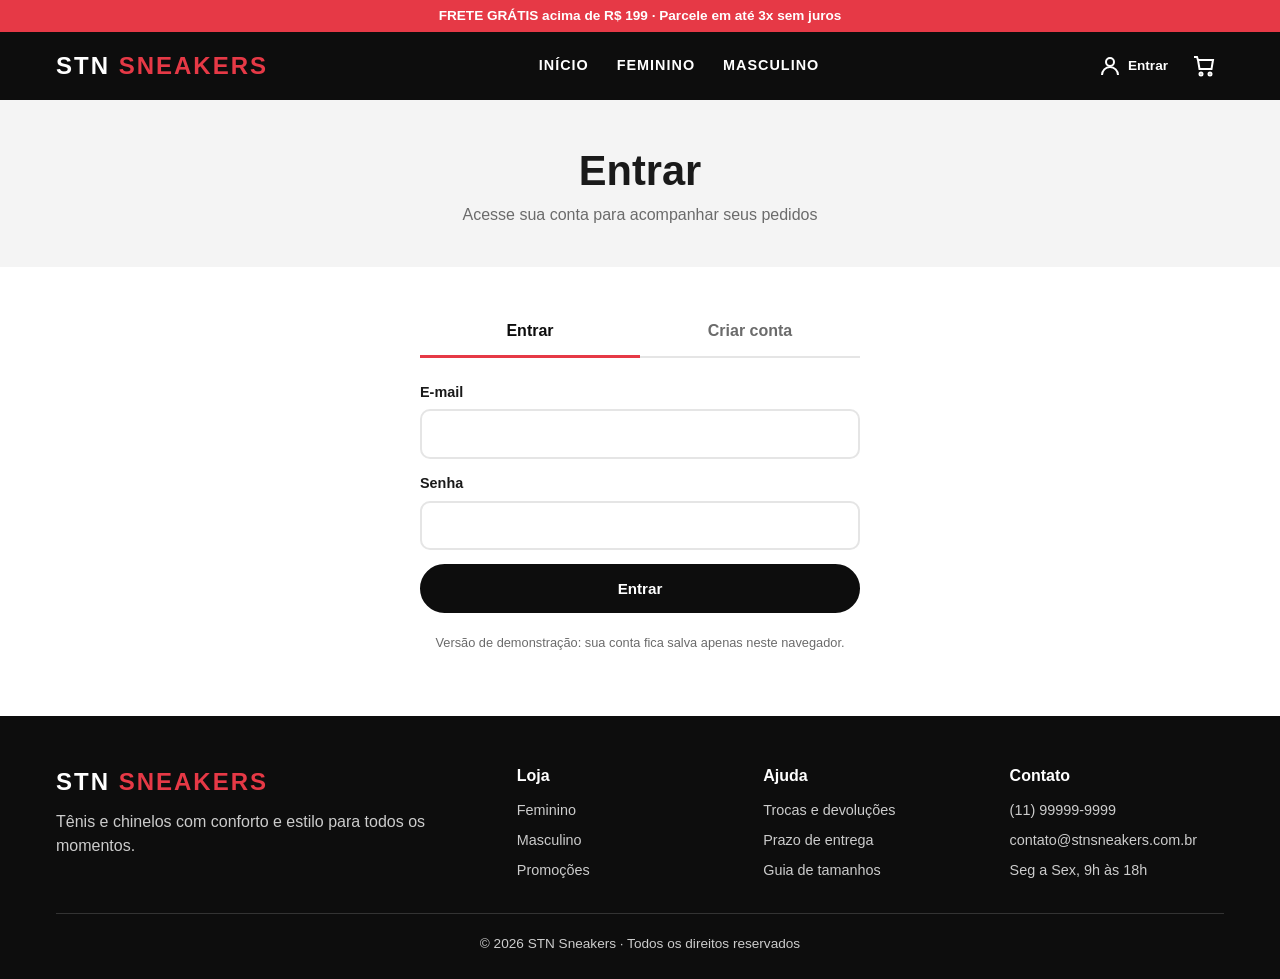
==== conta.html @ d807e9c5 "Adiciona área do cliente com login, pedidos e dados da conta - Página conta.html com entrar e criar " ====
<!DOCTYPE html>
<html lang="pt-BR">
<head>
<meta charset="UTF-8">
<meta name="viewport" content="width=device-width, initial-scale=1.0">
<title>Minha Conta | STN Sneakers</title>
<meta name="description" content="STN Sneakers - Loja de tênis e chinelos femininos e masculinos.">
<link rel="stylesheet" href="css/style.css">
</head>
<body>
<div class="faixa">FRETE GRÁTIS acima de R$ 199 · Parcele em até 3x sem juros</div>
<header class="topo">
  <div class="container">
    <a href="index.html" class="logo">STN <span>SNEAKERS</span></a>
    <nav class="menu">
      <a href="index.html">Início</a>
      <a href="feminino.html">Feminino</a>
      <a href="masculino.html">Masculino</a>
    </nav>
    <div class="acoes">
      <a href="conta.html" class="btn-icone btn-conta" aria-label="Minha conta">
        <svg width="24" height="24" fill="none" stroke="currentColor" stroke-width="2" viewBox="0 0 24 24"><circle cx="12" cy="8" r="4"/><path d="M4 21c0-4.4 3.6-8 8-8s8 3.6 8 8"/></svg>
        <span class="conta-nome">Entrar</span>
      </a>
      <button class="btn-icone btn-carrinho" aria-label="Abrir carrinho">
        <svg width="24" height="24" fill="none" stroke="currentColor" stroke-width="2" viewBox="0 0 24 24"><path d="M6 6h15l-1.5 9h-12z"/><path d="M6 6 5 3H2"/><circle cx="9" cy="20" r="1.5"/><circle cx="18" cy="20" r="1.5"/></svg>
        <span class="contador">0</span>
      </button>
      <button class="btn-icone btn-menu" aria-label="Abrir menu">
        <svg width="26" height="26" fill="none" stroke="currentColor" stroke-width="2" viewBox="0 0 24 24"><path d="M3 6h18M3 12h18M3 18h18"/></svg>
      </button>
    </div>
  </div>
</header>
<main>
<section class="titulo-pagina">
  <div class="container"><h1 class="conta-titulo">Entrar</h1><p class="conta-sub">Acesse sua conta para acompanhar seus pedidos</p></div>
</section>
<div class="container">

  <!-- Visitante: entrar / criar conta -->
  <div id="area-login" class="auth" hidden>
    <p class="auth-aviso" hidden></p>
    <div class="auth-abas" role="tablist">
      <button class="aba ativo" data-aba="entrar" role="tab">Entrar</button>
      <button class="aba" data-aba="cadastrar" role="tab">Criar conta</button>
    </div>
    <form id="form-entrar" class="form" novalidate>
      <label>E-mail<input type="email" name="email" autocomplete="email" required></label>
      <label>Senha<input type="password" name="senha" autocomplete="current-password" required></label>
      <p class="erro" hidden></p>
      <button class="btn btn-escuro">Entrar</button>
    </form>
    <form id="form-cadastrar" class="form" novalidate hidden>
      <label>Nome completo<input name="nome" autocomplete="name" required></label>
      <label>E-mail<input type="email" name="email" autocomplete="email" required></label>
      <label>Senha <small>(mínimo 6 caracteres)</small><input type="password" name="senha" autocomplete="new-password" minlength="6" required></label>
      <label>Confirmar senha<input type="password" name="confirmar" autocomplete="new-password" required></label>
      <p class="erro" hidden></p>
      <button class="btn btn-escuro">Criar conta</button>
    </form>
    <p class="auth-nota">Versão de demonstração: sua conta fica salva apenas neste navegador.</p>
  </div>

  <!-- Cliente logado -->
  <div id="area-cliente" class="painel" hidden>
    <aside class="painel-menu">
      <div class="painel-ola">
        <div class="avatar"></div>
        <div><strong class="ola-nome"></strong><small class="ola-email"></small></div>
      </div>
      <nav class="painel-botoes">
        <button class="pm" data-sec="pedidos">
          <svg viewBox="0 0 24 24"><path d="M3 7l9-4 9 4v10l-9 4-9-4z"/><path d="M3 7l9 4 9-4M12 11v10"/></svg>Meus Pedidos</button>
        <a class="pm" href="index.html">
          <svg viewBox="0 0 24 24"><path d="M5 8h14l-1 12H6z"/><path d="M9 8V6a3 3 0 0 1 6 0v2"/></svg>Loja</a>
        <button class="pm" data-sec="conta">
          <svg viewBox="0 0 24 24"><circle cx="12" cy="8" r="4"/><path d="M4 21c0-4.4 3.6-8 8-8s8 3.6 8 8"/></svg>Minha Conta</button>
        <button class="pm sair">
          <svg viewBox="0 0 24 24"><path d="M15 4h4v16h-4M10 8l-4 4 4 4M6 12h10"/></svg>Sair</button>
      </nav>
    </aside>

    <section class="painel-conteudo">
      <!-- Meus pedidos -->
      <div data-painel="pedidos">
        <h2>Meus Pedidos</h2>
        <div class="lista-pedidos"></div>
      </div>

      <!-- Minha conta -->
      <div data-painel="conta" hidden>
        <h2>Minha Conta</h2>
        <div class="sub-abas">
          <button class="sub ativo" data-sub="dados">Informações pessoais</button>
          <button class="sub" data-sub="endereco">Endereço</button>
          <button class="sub" data-sub="cartoes">Cartões</button>
          <button class="sub" data-sub="senha">Senha</button>
        </div>

        <form id="form-dados" class="form form-grade" data-subpainel="dados" novalidate>
          <label class="larga">Nome completo<input name="nome" autocomplete="name" required></label>
          <label class="larga">E-mail<input name="email" type="email" disabled><small>O e-mail é usado para entrar e não pode ser alterado.</small></label>
          <label>CPF<input name="cpf" inputmode="numeric" data-mascara="cpf" placeholder="000.000.000-00"></label>
          <label>Telefone<input name="telefone" inputmode="tel" data-mascara="telefone" placeholder="(00) 00000-0000"></label>
          <label>Data de nascimento<input name="nascimento" type="date"></label>
          <p class="erro larga" hidden></p>
          <button class="btn btn-escuro larga">Salvar informações</button>
        </form>

        <form id="form-endereco" class="form form-grade" data-subpainel="endereco" novalidate hidden>
          <label>CEP<input name="cep" inputmode="numeric" data-mascara="cep" placeholder="00000-000" required></label>
          <label class="larga">Rua<input name="rua" autocomplete="address-line1" required></label>
          <label>Número<input name="numero" required></label>
          <label>Complemento<input name="complemento" placeholder="Apto, bloco..."></label>
          <label>Bairro<input name="bairro" required></label>
          <label>Cidade<input name="cidade" autocomplete="address-level2" required></label>
          <label>Estado<select name="estado" required><option value="">Selecione</option></select></label>
          <p class="erro larga" hidden></p>
          <button class="btn btn-escuro larga">Salvar endereço</button>
        </form>

        <div data-subpainel="cartoes" hidden>
          <div class="lista-cartoes"></div>
          <h3 class="sub-titulo">Adicionar cartão</h3>
          <form id="form-cartao" class="form form-grade" novalidate>
            <label class="larga">Número do cartão<input name="numero" inputmode="numeric" data-mascara="cartao" placeholder="0000 0000 0000 0000" autocomplete="cc-number" required></label>
            <label class="larga">Nome impresso no cartão<input name="nome" autocomplete="cc-name" required></label>
            <label>Validade<input name="validade" inputmode="numeric" data-mascara="validade" placeholder="MM/AA" autocomplete="cc-exp" required></label>
            <label>CVV<input name="cvv" inputmode="numeric" maxlength="4" placeholder="123" autocomplete="cc-csc" required></label>
            <p class="erro larga" hidden></p>
            <button class="btn btn-escuro larga">Adicionar cartão</button>
            <small class="larga nota">Por segurança, guardamos só a bandeira e os 4 últimos dígitos. O CVV nunca é salvo.</small>
          </form>
        </div>

        <form id="form-senha" class="form form-grade" data-subpainel="senha" novalidate hidden>
          <label class="larga">Senha atual<input type="password" name="atual" autocomplete="current-password" required></label>
          <label>Nova senha<input type="password" name="nova" autocomplete="new-password" minlength="6" required></label>
          <label>Confirmar nova senha<input type="password" name="confirmar" autocomplete="new-password" required></label>
          <p class="erro larga" hidden></p>
          <button class="btn btn-escuro larga">Alterar senha</button>
        </form>
      </div>
    </section>
  </div>
</div>
</main>
<footer class="rodape">
  <div class="container">
    <div class="rodape-grade">
      <div>
        <a href="index.html" class="logo">STN <span>SNEAKERS</span></a>
        <p>Tênis e chinelos com conforto e estilo para todos os momentos.</p>
      </div>
      <div>
        <h4>Loja</h4>
        <ul><li><a href="feminino.html">Feminino</a></li><li><a href="masculino.html">Masculino</a></li><li><a href="index.html#promocoes-sec">Promoções</a></li></ul>
      </div>
      <div>
        <h4>Ajuda</h4>
        <ul><li><a href="#">Trocas e devoluções</a></li><li><a href="#">Prazo de entrega</a></li><li><a href="#">Guia de tamanhos</a></li></ul>
      </div>
      <div>
        <h4>Contato</h4>
        <ul><li>(11) 99999-9999</li><li>contato@stnsneakers.com.br</li><li>Seg a Sex, 9h às 18h</li></ul>
      </div>
    </div>
    <div class="rodape-base">© 2026 STN Sneakers · Todos os direitos reservados</div>
  </div>
</footer>

<div class="sombra"></div>
<aside class="carrinho" aria-label="Carrinho">
  <div class="carrinho-topo"><strong>Seu carrinho</strong><button class="btn-icone fechar-carrinho" aria-label="Fechar">✕</button></div>
  <div class="carrinho-itens"></div>
  <div class="carrinho-base">
    <div class="total"><span>Total</span><span class="total-valor">R$ 0,00</span></div>
    <button class="btn btn-escuro finalizar">Finalizar compra</button>
  </div>
</aside>
<div class="modal" role="dialog" aria-modal="true" aria-labelledby="modal-titulo">
  <div class="modal-caixa">
    <button class="modal-fechar" aria-label="Fechar">✕</button>
    <div class="etapa etapa-escolha">
      <h2 id="modal-titulo">Tudo pronto?</h2>
      <p>Você tem <strong class="modal-qtd"></strong> no carrinho, total de <strong class="modal-total"></strong>.</p>
      <div class="modal-botoes">
        <button class="btn btn-claro continuar">Continuar comprando</button>
        <button class="btn btn-escuro ir-pagamento">Ir para o pagamento</button>
      </div>
    </div>
    <div class="etapa etapa-pagamento" hidden>
      <h2>Forma de pagamento</h2>
      <p>Total: <strong class="modal-total"></strong></p>
      <div class="pagamentos">
        <label class="pag"><input type="radio" name="pag" value="pix" checked><span><b>Pix</b><small>Aprovação na hora</small></span></label>
        <label class="pag"><input type="radio" name="pag" value="cartao"><span><b>Cartão de crédito</b><small>Até 3x sem juros</small></span></label>
        <label class="pag"><input type="radio" name="pag" value="boleto"><span><b>Boleto</b><small>Vence em 3 dias úteis</small></span></label>
      </div>
      <div class="checkout-extra"></div>
      <div class="modal-botoes">
        <button class="btn btn-claro voltar">Voltar</button>
        <button class="btn btn-escuro confirmar">Confirmar pedido</button>
      </div>
    </div>
  </div>
</div>
<div class="toast"></div>
<script src="js/produtos.js"></script>
<script src="js/auth.js"></script>
<script src="js/app.js"></script>
<script src="js/conta.js"></script>
</body>
</html>
---- css/style.css ----
:root{--preto:#0d0d0d;--branco:#fff;--cinza:#f4f4f4;--texto:#1a1a1a;--suave:#6b6b6b;--destaque:#e63946;--borda:#e5e5e5;--raio:12px}
*{box-sizing:border-box;margin:0;padding:0}
body{font-family:"Segoe UI",Roboto,Helvetica,Arial,sans-serif;background:var(--branco);color:var(--texto);line-height:1.5}
a{color:inherit;text-decoration:none}
[hidden]{display:none!important}
img,svg{display:block;max-width:100%}
.container{width:100%;max-width:1200px;margin:0 auto;padding:0 16px}

/* Cabeçalho */
.topo{background:var(--preto);color:var(--branco);position:sticky;top:0;z-index:50}
.topo .container{display:flex;align-items:center;justify-content:space-between;height:68px;gap:16px}
.logo{font-size:1.5rem;font-weight:800;letter-spacing:2px;white-space:nowrap}
.logo span{color:var(--destaque)}
.menu{display:flex;gap:28px;font-weight:600;text-transform:uppercase;font-size:.9rem;letter-spacing:1px}
.menu a{padding:6px 0;border-bottom:2px solid transparent;transition:border-color .2s}
.menu a:hover,.menu a.ativo{border-color:var(--destaque)}
.acoes{display:flex;align-items:center;gap:8px}
.btn-icone{background:none;border:0;color:var(--branco);cursor:pointer;padding:8px;position:relative;display:flex}
.contador{position:absolute;top:0;right:0;background:var(--destaque);color:#fff;font-size:.7rem;font-weight:700;border-radius:999px;min-width:18px;height:18px;display:grid;place-items:center;padding:0 4px}
.btn-menu{display:none}
.faixa{background:var(--destaque);color:#fff;text-align:center;font-size:.85rem;font-weight:600;padding:6px 16px}

/* Banner */
.banner{background:var(--cinza);overflow:hidden}
.banner .container{display:grid;grid-template-columns:1.1fr 1fr;align-items:center;gap:32px;padding-top:56px;padding-bottom:56px}
.banner h1{font-size:clamp(2rem,5vw,3.4rem);line-height:1.1;font-weight:800;margin-bottom:16px}
.banner h1 em{font-style:normal;color:var(--destaque)}
.banner p{color:var(--suave);font-size:1.1rem;margin-bottom:28px;max-width:460px}
.banner-botoes{display:flex;gap:12px;flex-wrap:wrap}
.banner-arte svg{width:100%;max-width:480px;margin:0 auto;transform:rotate(-12deg)}
.btn{display:inline-block;padding:14px 28px;border-radius:999px;font-weight:700;border:2px solid var(--preto);cursor:pointer;font-size:.95rem;transition:.2s}
.btn-escuro{background:var(--preto);color:#fff}
.btn-escuro:hover{background:#333}
.btn-claro{background:transparent;color:var(--preto)}
.btn-claro:hover{background:var(--preto);color:#fff}

/* Categorias */
.categorias{display:grid;grid-template-columns:1fr 1fr;gap:20px;margin:48px auto}
.cat{position:relative;border-radius:var(--raio);overflow:hidden;min-height:220px;display:flex;align-items:flex-end;padding:24px;color:#fff;background:var(--preto)}
.cat svg{position:absolute;right:-10px;top:10px;width:65%;opacity:.9;transition:transform .3s}
.cat:hover svg{transform:scale(1.06) rotate(-4deg)}
.cat h3{font-size:1.6rem;position:relative}
.cat span{position:relative;font-size:.9rem;opacity:.8;display:block}
.cat.fem{background:linear-gradient(135deg,#1a1a1a,#3a2030)}
.cat.masc{background:linear-gradient(135deg,#1a1a1a,#1c2a3a)}

/* Seções */
.secao{margin:56px auto}
.secao-topo{display:flex;align-items:flex-end;justify-content:space-between;gap:16px;margin-bottom:24px;flex-wrap:wrap}
.secao h2{font-size:clamp(1.4rem,3vw,2rem);font-weight:800}
.secao-topo p{color:var(--suave)}
.ver-mais{font-weight:700;border-bottom:2px solid var(--preto)}
.titulo-pagina{background:var(--cinza);padding:40px 0;text-align:center}
.titulo-pagina h1{font-size:clamp(1.8rem,4vw,2.6rem);font-weight:800}
.titulo-pagina p{color:var(--suave)}

/* Filtros */
.filtros{display:flex;gap:10px;flex-wrap:wrap;margin:28px 0}
.filtro{border:2px solid var(--preto);background:#fff;padding:8px 20px;border-radius:999px;font-weight:600;cursor:pointer;font-size:.9rem}
.filtro.ativo{background:var(--preto);color:#fff}
.ordenar{margin-left:auto;padding:8px 14px;border:2px solid var(--borda);border-radius:999px;font:inherit;font-size:.9rem;background:#fff}

/* Grade de produtos */
.grade{display:grid;grid-template-columns:repeat(4,1fr);gap:20px}
.card{border:1px solid var(--borda);border-radius:var(--raio);overflow:hidden;display:flex;flex-direction:column;transition:box-shadow .2s,transform .2s;background:#fff}
.card:hover{box-shadow:0 10px 30px rgba(0,0,0,.08);transform:translateY(-3px)}
.card-img{background:var(--cinza);aspect-ratio:1;display:grid;place-items:center;position:relative;padding:20px}
.card-img svg{width:85%;transition:transform .3s}
.card:hover .card-img svg{transform:rotate(-8deg) scale(1.05)}
.selo{position:absolute;top:12px;left:12px;font-size:.75rem;font-weight:700;padding:4px 10px;border-radius:999px;color:#fff;background:var(--destaque)}
.selo.novo{background:var(--preto)}
.card-corpo{padding:16px;display:flex;flex-direction:column;gap:6px;flex:1}
.card-tipo{font-size:.75rem;text-transform:uppercase;letter-spacing:1px;color:var(--suave)}
.card-nome{font-weight:700;font-size:1rem}
.precos{display:flex;align-items:baseline;gap:8px;margin-top:auto;flex-wrap:wrap}
.preco{font-size:1.2rem;font-weight:800}
.preco-antigo{color:var(--suave);text-decoration:line-through;font-size:.9rem}
.parcela{font-size:.8rem;color:var(--suave)}
.btn-add{margin-top:10px;width:100%;padding:12px;border:0;border-radius:8px;background:var(--preto);color:#fff;font-weight:700;cursor:pointer;font-size:.9rem}
.btn-add:hover{background:var(--destaque)}
.vazio{text-align:center;color:var(--suave);padding:40px 0;grid-column:1/-1}

/* Vantagens */
.vantagens{display:grid;grid-template-columns:repeat(4,1fr);gap:16px;margin:56px auto}
.vantagem{background:var(--cinza);border-radius:var(--raio);padding:20px;text-align:center}
.vantagem strong{display:block;margin:8px 0 2px}
.vantagem span{font-size:.85rem;color:var(--suave)}
.vantagem .ic{font-size:1.6rem}

/* Newsletter */
.news{background:var(--cinza);border-radius:var(--raio);padding:40px 24px;text-align:center;margin:56px auto}
.news form{display:flex;gap:10px;max-width:460px;margin:20px auto 0}
.news input{flex:1;min-width:0;padding:14px 18px;border-radius:999px;border:2px solid var(--borda);font:inherit}

/* Rodapé */
.rodape{background:var(--preto);color:#ccc;margin-top:64px;padding:48px 0 24px}
.rodape-grade{display:grid;grid-template-columns:2fr 1fr 1fr 1fr;gap:32px}
.rodape h4{color:#fff;margin-bottom:12px;font-size:1rem}
.rodape ul{list-style:none;display:grid;gap:8px;font-size:.9rem}
.rodape a:hover{color:#fff}
.rodape .logo{color:#fff;display:inline-block;margin-bottom:10px}
.rodape-base{border-top:1px solid #333;margin-top:32px;padding-top:20px;font-size:.85rem;text-align:center}

/* Carrinho */
.sombra{position:fixed;inset:0;background:rgba(0,0,0,.5);opacity:0;pointer-events:none;transition:.3s;z-index:90}
.sombra.aberto{opacity:1;pointer-events:auto}
.carrinho{position:fixed;top:0;right:0;height:100%;width:min(400px,100%);background:#fff;z-index:100;transform:translateX(100%);transition:transform .3s;display:flex;flex-direction:column}
.carrinho.aberto{transform:none}
.carrinho-topo{background:var(--preto);color:#fff;display:flex;justify-content:space-between;align-items:center;padding:18px 20px}
.carrinho-itens{flex:1;overflow:auto;padding:16px 20px;display:grid;gap:14px;align-content:start}
.item{display:grid;grid-template-columns:64px 1fr auto;gap:12px;align-items:center}
.item-img{background:var(--cinza);border-radius:8px;padding:6px}
.item-nome{font-weight:600;font-size:.9rem}
.qtd{display:flex;align-items:center;gap:8px;margin-top:4px}
.qtd button{width:26px;height:26px;border:1px solid var(--borda);background:#fff;border-radius:6px;cursor:pointer}
.remover{background:none;border:0;color:var(--suave);cursor:pointer;font-size:.8rem;text-decoration:underline}
.carrinho-base{border-top:1px solid var(--borda);padding:20px}
.total{display:flex;justify-content:space-between;font-size:1.1rem;font-weight:800;margin-bottom:14px}
.carrinho-base .btn{width:100%;text-align:center}
.toast{position:fixed;bottom:24px;left:50%;transform:translate(-50%,120px);opacity:0;visibility:hidden;width:max-content;max-width:90vw;text-align:center;background:var(--preto);color:#fff;padding:12px 22px;border-radius:999px;font-weight:600;transition:transform .3s;z-index:200;font-size:.9rem}
.toast.mostrar{transform:translate(-50%,0);opacity:1;visibility:visible}

/* Botão de conta no cabeçalho */
.btn-conta{align-items:center;gap:6px}
.conta-nome{font-size:.85rem;font-weight:600;white-space:nowrap;max-width:120px;overflow:hidden;text-overflow:ellipsis}

/* Formulários */
.form{display:grid;gap:14px}
.form label{display:grid;gap:6px;font-weight:600;font-size:.9rem}
.form label small{font-weight:400;color:var(--suave)}
.form input,.form select{font:inherit;font-weight:400;padding:12px 14px;border:2px solid var(--borda);border-radius:10px;background:#fff;width:100%;min-width:0}
.form input:focus,.form select:focus{outline:none;border-color:var(--preto)}
.form input:disabled{background:var(--cinza);color:var(--suave)}
.form-grade{grid-template-columns:1fr 1fr;max-width:640px}
.form-grade .larga{grid-column:1/-1}
.erro{background:#fdecee;color:#b3261e;border-radius:8px;padding:10px 14px;font-size:.9rem}
.nota{color:var(--suave)}

/* Entrar / Criar conta */
.auth{max-width:440px;margin:40px auto}
.auth-aviso{background:var(--preto);color:#fff;border-radius:10px;padding:12px 16px;margin-bottom:20px;font-size:.9rem}
.auth-abas{display:grid;grid-template-columns:1fr 1fr;border-bottom:2px solid var(--borda);margin-bottom:24px}
.aba{background:none;border:0;padding:12px;font:inherit;font-weight:700;color:var(--suave);cursor:pointer;border-bottom:3px solid transparent;margin-bottom:-2px}
.aba.ativo{color:var(--preto);border-color:var(--destaque)}
.auth-nota{text-align:center;color:var(--suave);font-size:.8rem;margin-top:20px}

/* Painel do cliente */
.painel{display:grid;grid-template-columns:260px 1fr;gap:32px;margin:40px auto;align-items:start}
.painel-menu{border:1px solid var(--borda);border-radius:var(--raio);padding:16px;position:sticky;top:88px}
.painel-ola{display:flex;gap:12px;align-items:center;padding:4px 4px 16px;border-bottom:1px solid var(--borda);margin-bottom:8px;min-width:0}
.painel-ola>div:last-child{min-width:0}
.painel-ola strong,.painel-ola small{display:block;overflow:hidden;text-overflow:ellipsis;white-space:nowrap}
.painel-ola small{color:var(--suave)}
.avatar{width:44px;height:44px;flex:none;border-radius:50%;background:var(--preto);color:#fff;display:grid;place-items:center;font-weight:800;font-size:1.1rem}
.painel-botoes{display:grid;gap:4px}
.pm{display:flex;align-items:center;gap:12px;width:100%;padding:12px;border:0;background:none;border-radius:10px;font:inherit;font-weight:600;cursor:pointer;text-align:left;color:var(--texto)}
.pm svg{width:20px;height:20px;fill:none;stroke:currentColor;stroke-width:2;stroke-linecap:round;stroke-linejoin:round;flex:none}
.pm:hover{background:var(--cinza)}
.pm.ativo{background:var(--preto);color:#fff}
.pm.sair{color:var(--destaque)}
.painel-conteudo{min-width:0}
.painel-conteudo h2{font-size:1.5rem;margin-bottom:20px}
.sub-abas{display:flex;flex-wrap:wrap;gap:8px;margin-bottom:24px}
.sub{border:2px solid var(--borda);background:#fff;border-radius:999px;padding:8px 16px;font:inherit;font-weight:600;font-size:.88rem;cursor:pointer}
.sub.ativo{border-color:var(--preto);background:var(--preto);color:#fff}
.sub-titulo{margin:28px 0 14px;font-size:1.1rem}
.sem-itens{color:var(--suave);background:var(--cinza);border-radius:var(--raio);padding:28px;text-align:center;display:grid;gap:16px;justify-items:center}

/* Pedidos */
.lista-pedidos{display:grid;gap:16px}
.pedido{border:1px solid var(--borda);border-radius:var(--raio);overflow:hidden}
.pedido-topo{display:flex;justify-content:space-between;align-items:center;gap:12px;padding:14px 18px;background:var(--cinza);flex-wrap:wrap}
.pedido-topo small{display:block;color:var(--suave)}
.status{font-size:.8rem;font-weight:700;padding:4px 12px;border-radius:999px;background:#eee}
.status.ok{background:#e3f6e8;color:#1e7b3c}
.status.espera{background:#fff4d6;color:#8a5a00}
.pedido-itens{list-style:none;padding:8px 18px}
.pedido-itens li{display:grid;grid-template-columns:auto 1fr auto;gap:12px;align-items:center;padding:8px 0;border-bottom:1px solid var(--borda)}
.pedido-itens li:last-child{border-bottom:0}
.mini{width:56px;background:var(--cinza);border-radius:8px;padding:4px;display:block}
.pedido-base{display:flex;justify-content:space-between;gap:12px;padding:14px 18px;border-top:1px solid var(--borda);font-size:.88rem;color:var(--suave);flex-wrap:wrap}
.pedido-base strong{color:var(--texto);font-size:1rem}

/* Cartões salvos */
.lista-cartoes{display:grid;gap:10px;max-width:640px}
.cartao-item{display:grid;grid-template-columns:auto 1fr auto;gap:14px;align-items:center;border:1px solid var(--borda);border-radius:10px;padding:12px 16px}
.cartao-item small{display:block;color:var(--suave)}
.cartao-ic{width:52px;height:36px;border-radius:6px;background:linear-gradient(135deg,#222,#555);color:#fff;font-size:.65rem;font-weight:800;display:grid;place-items:center;letter-spacing:.5px}

/* Extras na etapa de pagamento */
.checkout-extra{display:grid;gap:10px;margin-bottom:18px}
.checkout-extra:empty{display:none}
.extra-bloco{background:var(--cinza);border-radius:10px;padding:12px 14px;font-size:.88rem;display:grid;gap:4px}
.extra-rotulo{font-size:.72rem;text-transform:uppercase;letter-spacing:1px;color:var(--suave);font-weight:700}
.modal-caixa .extra-bloco p{margin:0;color:var(--texto)}
.extra-bloco a{font-weight:700;text-decoration:underline;justify-self:start}
.extra-alerta{color:#b3261e!important}
.sel-cartao{font:inherit;padding:8px 10px;border:2px solid var(--borda);border-radius:8px;background:#fff}
.modal-caixa{max-height:calc(100vh - 32px);overflow:auto}

/* ===== Tablet ===== */
@media (max-width:1024px){
  .grade{grid-template-columns:repeat(3,1fr)}
  .vantagens{grid-template-columns:repeat(2,1fr)}
  .rodape-grade{grid-template-columns:1fr 1fr}
}
@media (max-width:768px){
  .painel{grid-template-columns:1fr;gap:20px;margin-top:24px}
  .painel-menu{position:static}
  .painel-botoes{grid-template-columns:repeat(4,1fr)}
  .pm{flex-direction:column;gap:6px;font-size:.8rem;text-align:center;padding:10px 4px}
  .btn-menu{display:flex}
  .menu{position:absolute;top:68px;left:0;right:0;background:var(--preto);flex-direction:column;gap:0;max-height:0;overflow:hidden;transition:max-height .3s}
  .menu.aberto{max-height:300px}
  .menu a{padding:16px;border-bottom:1px solid #222}
  .banner .container{grid-template-columns:1fr;text-align:center;padding-top:36px;padding-bottom:36px}
  .banner p{margin-left:auto;margin-right:auto}
  .banner-botoes{justify-content:center}
  .banner-arte{order:-1}
  .banner-arte svg{max-width:300px}
  .grade{grid-template-columns:repeat(2,1fr);gap:14px}
}
/* ===== Celular ===== */
@media (max-width:540px){
  .categorias{grid-template-columns:1fr;gap:14px}
  .cat{min-height:170px}
  .card-corpo{padding:12px}
  .card-nome{font-size:.9rem}
  .preco{font-size:1.05rem}
  .btn-add{font-size:.8rem;padding:10px 6px}
  .btn-add .longo{display:none}
  .vantagens{grid-template-columns:1fr 1fr;gap:10px}
  .vantagem{padding:14px}
  .rodape-grade{grid-template-columns:1fr}
  .news form{flex-direction:column}
  .ordenar{margin-left:0;width:100%}
  .conta-nome{display:none}
  .logo{font-size:1.2rem;letter-spacing:1px}
  .acoes{gap:0}
  .form-grade{grid-template-columns:1fr}
  .painel-botoes{grid-template-columns:1fr 1fr}
  .pm{flex-direction:row;font-size:.85rem;padding:12px 10px;text-align:left}
}

/* Janela de finalização */
.modal{position:fixed;inset:0;background:rgba(0,0,0,.55);z-index:150;display:grid;place-items:center;padding:16px;opacity:0;pointer-events:none;transition:opacity .25s}
.modal.aberto{opacity:1;pointer-events:auto}
.modal-caixa{background:#fff;border-radius:var(--raio);padding:32px 28px 28px;width:min(460px,100%);position:relative;transform:translateY(16px);transition:transform .25s}
.modal.aberto .modal-caixa{transform:none}
.modal-caixa h2{font-size:1.4rem;margin-bottom:8px}
.modal-caixa p{color:var(--suave);margin-bottom:20px}
.modal-fechar{position:absolute;top:12px;right:12px;background:none;border:0;font-size:1.1rem;cursor:pointer;padding:8px}
.modal-botoes{display:flex;gap:10px}
.modal-botoes .btn{flex:1;padding:14px 12px}
.pagamentos{display:grid;gap:10px;margin-bottom:20px}
.pag{display:flex;gap:12px;align-items:center;border:2px solid var(--borda);border-radius:10px;padding:12px 14px;cursor:pointer}
.pag:has(input:checked){border-color:var(--preto)}
.pag input{accent-color:var(--preto);width:18px;height:18px}
.pag span{display:grid}
.pag small{color:var(--suave)}
@media (max-width:540px){.modal-botoes{flex-direction:column-reverse}}
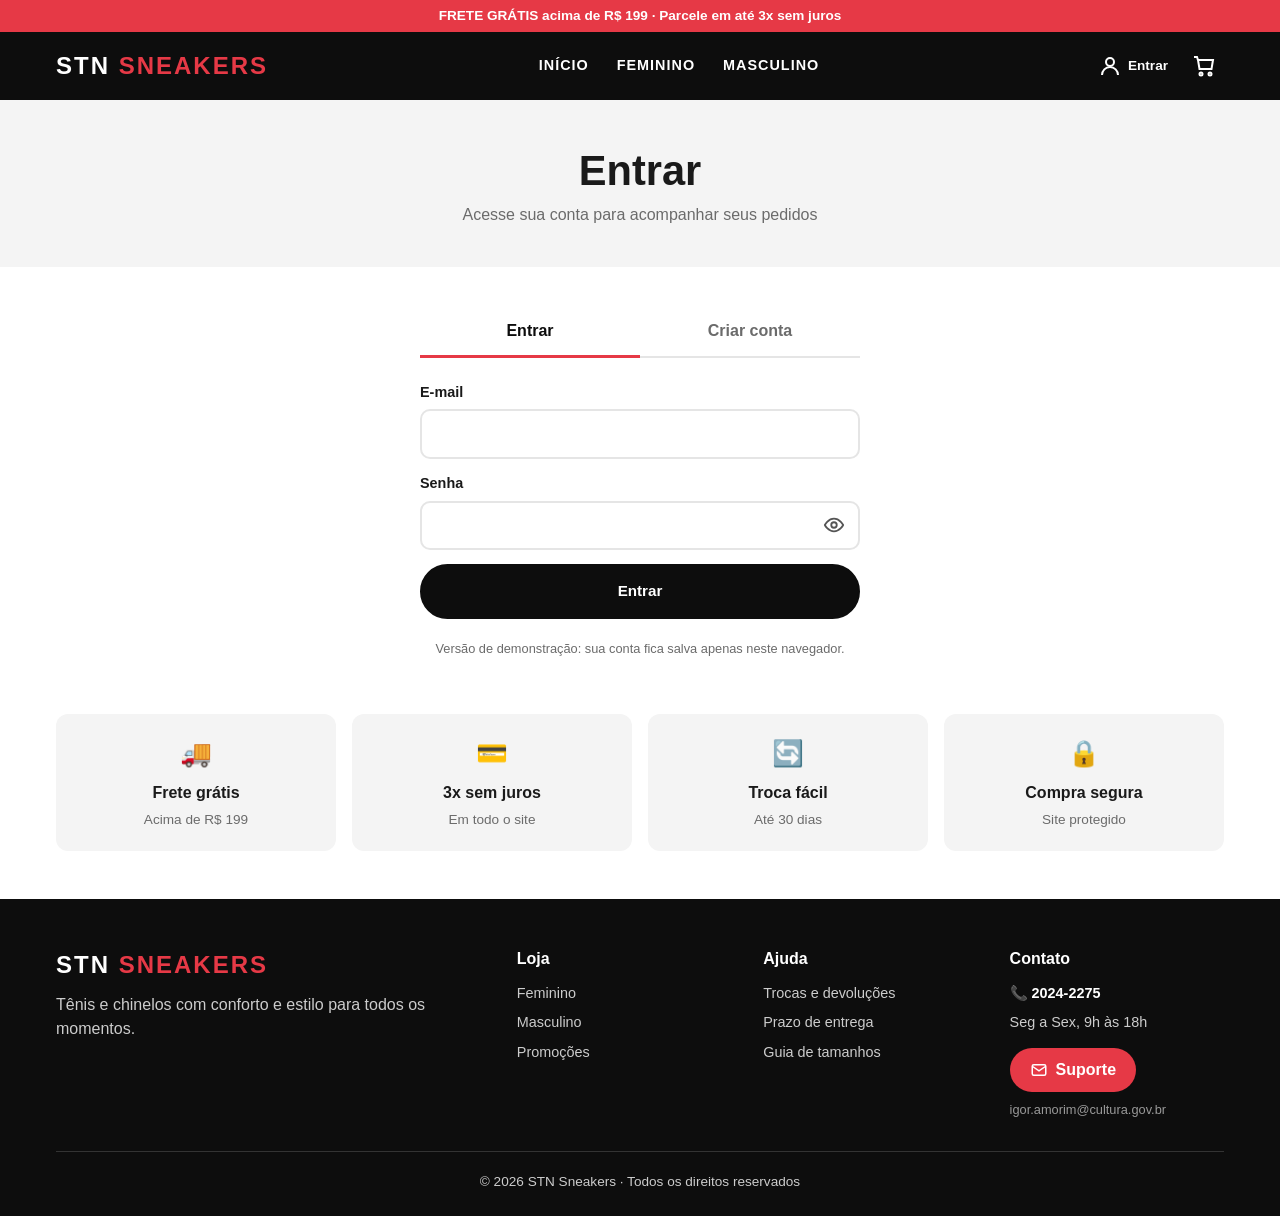
==== commit 42c105d5: "Adiciona carrossel de anúncios, botão de suporte e reorganiza a página inicial - Carrossel com 3 anú" ====
--- a/conta.html
+++ b/conta.html
@@ -145,6 +145,14 @@
     </section>
   </div>
 </div>
+<div class="container">
+  <section class="vantagens" aria-label="Vantagens">
+    <div class="vantagem"><div class="ic">🚚</div><strong>Frete grátis</strong><span>Acima de R$ 199</span></div>
+    <div class="vantagem"><div class="ic">💳</div><strong>3x sem juros</strong><span>Em todo o site</span></div>
+    <div class="vantagem"><div class="ic">🔄</div><strong>Troca fácil</strong><span>Até 30 dias</span></div>
+    <div class="vantagem"><div class="ic">🔒</div><strong>Compra segura</strong><span>Site protegido</span></div>
+  </section>
+</div>
 </main>
 <footer class="rodape">
   <div class="container">
@@ -163,7 +171,14 @@
       </div>
       <div>
         <h4>Contato</h4>
-        <ul><li>(11) 99999-9999</li><li>contato@stnsneakers.com.br</li><li>Seg a Sex, 9h às 18h</li></ul>
+        <ul>
+          <li><a href="tel:20242275" class="contato-tel">📞 2024-2275</a></li>
+          <li>Seg a Sex, 9h às 18h</li>
+        </ul>
+        <a href="mailto:igor.amorim@cultura.gov.br?subject=Suporte%20STN%20Sneakers" class="btn-suporte" target="_top">
+          <svg viewBox="0 0 24 24" aria-hidden="true"><rect x="3" y="5" width="18" height="14" rx="2"/><path d="M3 7l9 6 9-6"/></svg>Suporte
+        </a>
+        <small class="suporte-email">igor.amorim@cultura.gov.br</small>
       </div>
     </div>
     <div class="rodape-base">© 2026 STN Sneakers · Todos os direitos reservados</div>
--- a/css/style.css
+++ b/css/style.css
@@ -1,8 +1,9 @@
-:root{--preto:#0d0d0d;--branco:#fff;--cinza:#f4f4f4;--texto:#1a1a1a;--suave:#6b6b6b;--destaque:#e63946;--borda:#e5e5e5;--raio:12px}
+:root{color-scheme:light;--preto:#0d0d0d;--branco:#fff;--cinza:#f4f4f4;--texto:#1a1a1a;--suave:#6b6b6b;--destaque:#e63946;--borda:#e5e5e5;--raio:12px}
 *{box-sizing:border-box;margin:0;padding:0}
 body{font-family:"Segoe UI",Roboto,Helvetica,Arial,sans-serif;background:var(--branco);color:var(--texto);line-height:1.5}
 a{color:inherit;text-decoration:none}
 [hidden]{display:none!important}
+button,select,input{font:inherit;color:var(--texto)}
 img,svg{display:block;max-width:100%}
 .container{width:100%;max-width:1200px;margin:0 auto;padding:0 16px}
 
@@ -20,14 +21,38 @@
 .btn-menu{display:none}
 .faixa{background:var(--destaque);color:#fff;text-align:center;font-size:.85rem;font-weight:600;padding:6px 16px}
 
-/* Banner */
-.banner{background:var(--cinza);overflow:hidden}
-.banner .container{display:grid;grid-template-columns:1.1fr 1fr;align-items:center;gap:32px;padding-top:56px;padding-bottom:56px}
-.banner h1{font-size:clamp(2rem,5vw,3.4rem);line-height:1.1;font-weight:800;margin-bottom:16px}
-.banner h1 em{font-style:normal;color:var(--destaque)}
-.banner p{color:var(--suave);font-size:1.1rem;margin-bottom:28px;max-width:460px}
+/* Carrossel de anúncios (página inicial) */
+.carrossel{position:relative;overflow:hidden;background:#f4f4f4}
+.slides{display:grid}
+.slide{grid-area:1/1;background:var(--fundo);opacity:0;visibility:hidden;transition:opacity .7s ease,visibility 0s linear .7s}
+.slide.ativo{opacity:1;visibility:visible;transition:opacity .7s ease,visibility 0s}
+.slide .container{display:grid;grid-template-columns:1.1fr 1fr;align-items:center;gap:32px;padding-top:56px;padding-bottom:72px;min-height:100%}
+.slide h1,.slide-titulo{font-size:clamp(2rem,5vw,3.4rem);line-height:1.1;font-weight:800;margin-bottom:16px}
+.slide h1 em,.slide-titulo em{font-style:normal;color:var(--destaque)}
+.slide p{color:var(--suave);font-size:1.1rem;margin-bottom:28px;max-width:460px}
+.slide-etiqueta{display:inline-block;background:var(--preto);color:#fff;font-size:.75rem;font-weight:700;letter-spacing:1.5px;text-transform:uppercase;padding:6px 14px;border-radius:999px;margin-bottom:16px}
+.slide.escuro{color:#fff}
+.slide.escuro p{color:#c9d1e0}
+.slide.escuro .slide-etiqueta{background:var(--destaque)}
 .banner-botoes{display:flex;gap:12px;flex-wrap:wrap}
 .banner-arte svg{width:100%;max-width:480px;margin:0 auto;transform:rotate(-12deg)}
+.slide .banner-arte{transform:translateX(40px) scale(.95);transition:transform .9s ease}
+.slide.ativo .banner-arte{transform:none}
+.arte-dupla{position:relative;max-width:480px;margin:0 auto;width:100%}
+.arte-dupla>div:last-child{position:absolute;inset:auto -4% -12% 18%;}
+.arte-dupla>div:last-child svg{transform:rotate(8deg) scale(.85)}
+.seta{position:absolute;top:50%;transform:translateY(-50%);width:44px;height:44px;border-radius:50%;border:0;background:rgba(255,255,255,.9);color:#111;font-size:1.8rem;line-height:1;cursor:pointer;box-shadow:0 4px 14px rgba(0,0,0,.15);display:grid;place-items:center;padding-bottom:4px;z-index:2;transition:background .2s}
+.seta:hover{background:#fff}
+.seta.ant{left:12px}.seta.prox{right:12px}
+.pontos{position:absolute;bottom:22px;left:50%;transform:translateX(-50%);display:flex;gap:8px;z-index:2}
+.ponto{width:10px;height:10px;border-radius:999px;border:0;padding:0;background:rgba(0,0,0,.25);cursor:pointer;transition:width .3s,background .3s}
+.ponto.ativo{width:28px;background:var(--destaque)}
+.carrossel.no-escuro .ponto{background:rgba(255,255,255,.45)}
+.carrossel.no-escuro .ponto.ativo{background:var(--destaque)}
+.btn.btn-destaque{background:var(--destaque);border-color:var(--destaque);color:#fff}
+.btn.btn-destaque:hover{background:#c92f3b;border-color:#c92f3b}
+@media (prefers-reduced-motion:reduce){.slide,.slide .banner-arte{transition:none}}
+
 .btn{display:inline-block;padding:14px 28px;border-radius:999px;font-weight:700;border:2px solid var(--preto);cursor:pointer;font-size:.95rem;transition:.2s}
 .btn-escuro{background:var(--preto);color:#fff}
 .btn-escuro:hover{background:#333}
@@ -56,8 +81,9 @@
 
 /* Filtros */
 .filtros{display:flex;gap:10px;flex-wrap:wrap;margin:28px 0}
-.filtro{border:2px solid var(--preto);background:#fff;padding:8px 20px;border-radius:999px;font-weight:600;cursor:pointer;font-size:.9rem}
-.filtro.ativo{background:var(--preto);color:#fff}
+.filtro{border:2px solid var(--preto);background:#fff;color:var(--texto);font-family:inherit;transition:background .2s,color .2s;padding:8px 20px;border-radius:999px;font-weight:600;cursor:pointer;font-size:.9rem}
+.filtro:hover{background:var(--cinza)}
+.filtro.ativo,.filtro.ativo:hover{background:var(--preto);color:#fff}
 .ordenar{margin-left:auto;padding:8px 14px;border:2px solid var(--borda);border-radius:999px;font:inherit;font-size:.9rem;background:#fff}
 
 /* Grade de produtos */
@@ -81,24 +107,29 @@
 .vazio{text-align:center;color:var(--suave);padding:40px 0;grid-column:1/-1}
 
 /* Vantagens */
-.vantagens{display:grid;grid-template-columns:repeat(4,1fr);gap:16px;margin:56px auto}
+.vantagens{display:grid;grid-template-columns:repeat(4,1fr);gap:16px;margin:56px auto 0}
 .vantagem{background:var(--cinza);border-radius:var(--raio);padding:20px;text-align:center}
 .vantagem strong{display:block;margin:8px 0 2px}
 .vantagem span{font-size:.85rem;color:var(--suave)}
 .vantagem .ic{font-size:1.6rem}
 
 /* Newsletter */
-.news{background:var(--cinza);border-radius:var(--raio);padding:40px 24px;text-align:center;margin:56px auto}
+.news{background:var(--cinza);border-radius:var(--raio);padding:32px 24px;text-align:center;margin:40px auto 0}
 .news form{display:flex;gap:10px;max-width:460px;margin:20px auto 0}
 .news input{flex:1;min-width:0;padding:14px 18px;border-radius:999px;border:2px solid var(--borda);font:inherit}
 
 /* Rodapé */
-.rodape{background:var(--preto);color:#ccc;margin-top:64px;padding:48px 0 24px}
+.rodape{background:var(--preto);color:#ccc;margin-top:48px;padding:48px 0 24px}
 .rodape-grade{display:grid;grid-template-columns:2fr 1fr 1fr 1fr;gap:32px}
 .rodape h4{color:#fff;margin-bottom:12px;font-size:1rem}
 .rodape ul{list-style:none;display:grid;gap:8px;font-size:.9rem}
 .rodape a:hover{color:#fff}
 .rodape .logo{color:#fff;display:inline-block;margin-bottom:10px}
+.contato-tel{font-weight:600;color:#fff}
+.btn-suporte{display:inline-flex;align-items:center;gap:8px;margin-top:14px;background:var(--destaque);color:#fff;font-weight:700;padding:10px 20px;border-radius:999px;transition:background .2s}
+.btn-suporte:hover{background:#c92f3b;color:#fff!important}
+.btn-suporte svg{width:18px;height:18px;fill:none;stroke:currentColor;stroke-width:2}
+.suporte-email{display:block;margin-top:8px;font-size:.8rem;color:#999;word-break:break-all}
 .rodape-base{border-top:1px solid #333;margin-top:32px;padding-top:20px;font-size:.85rem;text-align:center}
 
 /* Carrinho */
@@ -112,7 +143,7 @@
 .item-img{background:var(--cinza);border-radius:8px;padding:6px}
 .item-nome{font-weight:600;font-size:.9rem}
 .qtd{display:flex;align-items:center;gap:8px;margin-top:4px}
-.qtd button{width:26px;height:26px;border:1px solid var(--borda);background:#fff;border-radius:6px;cursor:pointer}
+.qtd button{width:26px;height:26px;border:1px solid var(--borda);background:#fff;color:var(--texto);border-radius:6px;cursor:pointer}
 .remover{background:none;border:0;color:var(--suave);cursor:pointer;font-size:.8rem;text-decoration:underline}
 .carrinho-base{border-top:1px solid var(--borda);padding:20px}
 .total{display:flex;justify-content:space-between;font-size:1.1rem;font-weight:800;margin-bottom:14px}
@@ -128,13 +159,29 @@
 .form{display:grid;gap:14px}
 .form label{display:grid;gap:6px;font-weight:600;font-size:.9rem}
 .form label small{font-weight:400;color:var(--suave)}
-.form input,.form select{font:inherit;font-weight:400;padding:12px 14px;border:2px solid var(--borda);border-radius:10px;background:#fff;width:100%;min-width:0}
+.form input,.form select{font:inherit;font-weight:400;color:#111;caret-color:#111;padding:12px 14px;border:2px solid var(--borda);border-radius:10px;background:#fff;width:100%;min-width:0}
 .form input:focus,.form select:focus{outline:none;border-color:var(--preto)}
 .form input:disabled{background:var(--cinza);color:var(--suave)}
 .form-grade{grid-template-columns:1fr 1fr;max-width:640px}
 .form-grade .larga{grid-column:1/-1}
 .erro{background:#fdecee;color:#b3261e;border-radius:8px;padding:10px 14px;font-size:.9rem}
 .nota{color:var(--suave)}
+
+.form input::placeholder,.news input::placeholder{color:#8a8a8a;opacity:1}
+.news input,.ordenar,.sel-cartao{color:#111;background:#fff}
+input:-webkit-autofill{-webkit-text-fill-color:#111;box-shadow:0 0 0 1000px #fff inset}
+.form input.invalido{border-color:#b3261e;background:#fffafa}
+.erro::before{content:"⚠ ";font-weight:700}
+.tremer{animation:tremer .35s}
+@keyframes tremer{20%,60%{transform:translateX(-6px)}40%,80%{transform:translateX(6px)}}
+.campo-senha{position:relative;display:block}
+.campo-senha input{padding-right:52px}
+.olho{position:absolute;right:6px;top:50%;transform:translateY(-50%);width:40px;height:40px;border:0;background:none;cursor:pointer;color:#555;display:grid;place-items:center;border-radius:8px}
+.olho:hover{background:var(--cinza);color:#111}
+.olho svg{width:22px;height:22px;fill:none;stroke:currentColor;stroke-width:2;stroke-linecap:round;stroke-linejoin:round}
+.dica-senha{font-weight:600!important;font-size:.82rem}
+.dica-senha.ok{color:#1e7b3c!important}
+.dica-senha.falha{color:#b3261e!important}
 
 /* Entrar / Criar conta */
 .auth{max-width:440px;margin:40px auto}
@@ -161,7 +208,8 @@
 .painel-conteudo{min-width:0}
 .painel-conteudo h2{font-size:1.5rem;margin-bottom:20px}
 .sub-abas{display:flex;flex-wrap:wrap;gap:8px;margin-bottom:24px}
-.sub{border:2px solid var(--borda);background:#fff;border-radius:999px;padding:8px 16px;font:inherit;font-weight:600;font-size:.88rem;cursor:pointer}
+.sub{border:2px solid var(--borda);background:#fff;color:var(--texto);transition:background .2s,border-color .2s;border-radius:999px;padding:8px 16px;font:inherit;font-weight:600;font-size:.88rem;cursor:pointer}
+.sub:hover{border-color:var(--preto)}
 .sub.ativo{border-color:var(--preto);background:var(--preto);color:#fff}
 .sub-titulo{margin:28px 0 14px;font-size:1.1rem}
 .sem-itens{color:var(--suave);background:var(--cinza);border-radius:var(--raio);padding:28px;text-align:center;display:grid;gap:16px;justify-items:center}
@@ -213,11 +261,12 @@
   .menu{position:absolute;top:68px;left:0;right:0;background:var(--preto);flex-direction:column;gap:0;max-height:0;overflow:hidden;transition:max-height .3s}
   .menu.aberto{max-height:300px}
   .menu a{padding:16px;border-bottom:1px solid #222}
-  .banner .container{grid-template-columns:1fr;text-align:center;padding-top:36px;padding-bottom:36px}
-  .banner p{margin-left:auto;margin-right:auto}
+  .slide .container{grid-template-columns:1fr;text-align:center;padding-top:28px;padding-bottom:60px;gap:12px;align-content:start}
+  .slide p{margin-left:auto;margin-right:auto}
   .banner-botoes{justify-content:center}
   .banner-arte{order:-1}
-  .banner-arte svg{max-width:300px}
+  .banner-arte svg,.arte-dupla{max-width:260px}
+  .seta{display:none}
   .grade{grid-template-columns:repeat(2,1fr);gap:14px}
 }
 /* ===== Celular ===== */
@@ -233,6 +282,9 @@
   .vantagem{padding:14px}
   .rodape-grade{grid-template-columns:1fr}
   .news form{flex-direction:column}
+  .slide p{font-size:1rem;margin-bottom:20px}
+  .banner-botoes .btn{flex:1 1 100%;padding:12px 18px}
+  .banner-arte svg,.arte-dupla{max-width:200px}
   .ordenar{margin-left:0;width:100%}
   .conta-nome{display:none}
   .logo{font-size:1.2rem;letter-spacing:1px}
@@ -249,7 +301,7 @@
 .modal.aberto .modal-caixa{transform:none}
 .modal-caixa h2{font-size:1.4rem;margin-bottom:8px}
 .modal-caixa p{color:var(--suave);margin-bottom:20px}
-.modal-fechar{position:absolute;top:12px;right:12px;background:none;border:0;font-size:1.1rem;cursor:pointer;padding:8px}
+.modal-fechar{position:absolute;top:12px;right:12px;background:none;border:0;color:var(--texto);font-size:1.1rem;cursor:pointer;padding:8px}
 .modal-botoes{display:flex;gap:10px}
 .modal-botoes .btn{flex:1;padding:14px 12px}
 .pagamentos{display:grid;gap:10px;margin-bottom:20px}
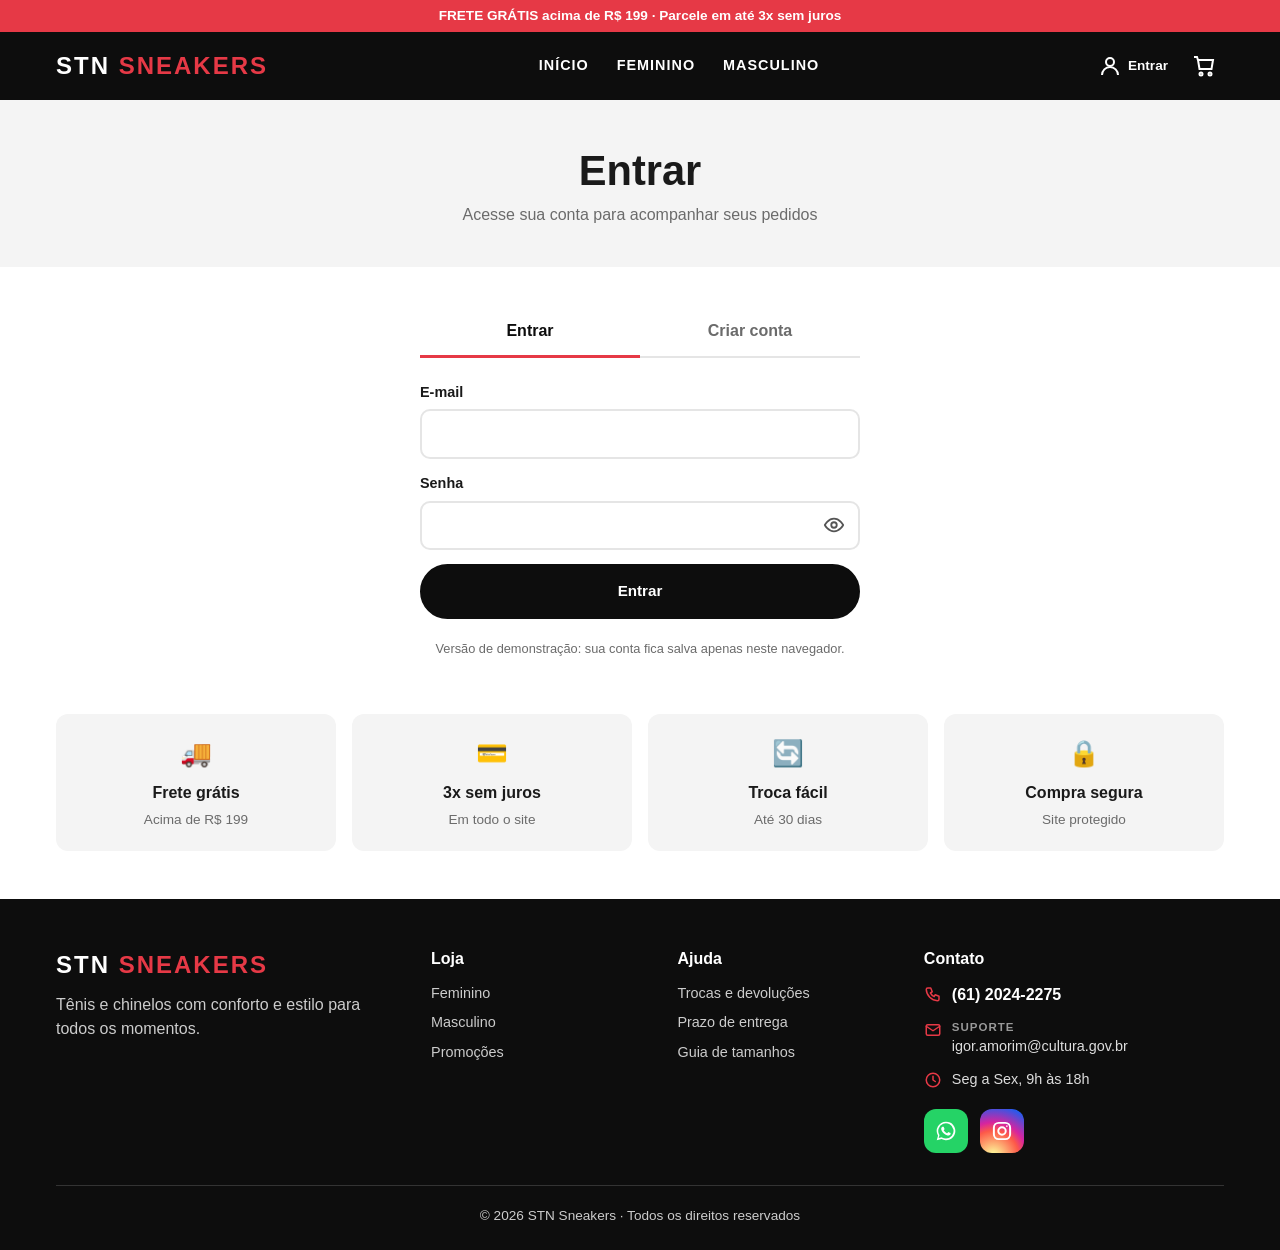
==== commit 6e1e6c48: "Reorganiza contato do rodapé e adiciona WhatsApp e Instagram - Telefone com DDD: (61) 2024-2275 - E-" ====
--- a/conta.html
+++ b/conta.html
@@ -171,14 +171,21 @@
       </div>
       <div>
         <h4>Contato</h4>
-        <ul>
-          <li><a href="tel:20242275" class="contato-tel">📞 2024-2275</a></li>
-          <li>Seg a Sex, 9h às 18h</li>
+        <ul class="contatos">
+          <li><a href="tel:+556120242275" class="contato-linha contato-tel">
+            <svg viewBox="0 0 24 24" aria-hidden="true"><path d="M5 4h4l2 5-2.5 1.5a11 11 0 0 0 5 5L15 13l5 2v4a2 2 0 0 1-2 2A16 16 0 0 1 3 6a2 2 0 0 1 2-2"/></svg>(61) 2024-2275</a></li>
+          <li><a href="mailto:igor.amorim@cultura.gov.br?subject=Suporte%20STN%20Sneakers" class="contato-linha contato-email" title="Clique para copiar o e-mail de suporte">
+            <svg viewBox="0 0 24 24" aria-hidden="true"><rect x="3" y="5" width="18" height="14" rx="2"/><path d="M3 7l9 6 9-6"/></svg><span><small>Suporte</small>igor.amorim@cultura.gov.br</span></a></li>
+          <li class="contato-linha"><svg viewBox="0 0 24 24" aria-hidden="true"><circle cx="12" cy="12" r="9"/><path d="M12 7v5l3 2"/></svg>Seg a Sex, 9h às 18h</li>
         </ul>
-        <a href="mailto:igor.amorim@cultura.gov.br?subject=Suporte%20STN%20Sneakers" class="btn-suporte" target="_top">
-          <svg viewBox="0 0 24 24" aria-hidden="true"><rect x="3" y="5" width="18" height="14" rx="2"/><path d="M3 7l9 6 9-6"/></svg>Suporte
-        </a>
-        <small class="suporte-email">igor.amorim@cultura.gov.br</small>
+        <div class="redes">
+          <a href="https://wa.me/556120242275" target="_blank" rel="noopener" class="rede whatsapp" aria-label="Fale conosco no WhatsApp" title="WhatsApp">
+            <svg viewBox="0 0 32 32" aria-hidden="true"><path fill="#fff" d="M16 4.5A11.4 11.4 0 0 0 6.2 21.7L4.6 27.5l6-1.6A11.4 11.4 0 1 0 16 4.5zm0 20.8c-1.8 0-3.5-.5-5-1.4l-.4-.2-3.6.9 1-3.5-.2-.4A9.4 9.4 0 1 1 16 25.3zm5.2-7c-.3-.1-1.7-.8-1.9-.9-.3-.1-.5-.1-.7.1l-.9 1.1c-.2.2-.3.2-.6.1a7.7 7.7 0 0 1-3.8-3.3c-.3-.5.3-.5.8-1.6.1-.2 0-.4 0-.5l-.9-2.1c-.2-.6-.5-.5-.7-.5h-.6c-.2 0-.5.1-.8.4-.3.3-1 1-1 2.4s1 2.8 1.2 3c.1.2 2 3.1 4.9 4.3 1.8.8 2.5.8 3.4.7.6-.1 1.7-.7 1.9-1.4.2-.7.2-1.3.2-1.4-.1-.2-.3-.3-.5-.4z"/></svg>
+          </a>
+          <a href="https://www.instagram.com/" target="_blank" rel="noopener" class="rede instagram" aria-label="Siga no Instagram" title="Instagram">
+            <svg viewBox="0 0 32 32" aria-hidden="true" fill="none" stroke="#fff" stroke-width="2.4"><rect x="6" y="6" width="20" height="20" rx="6"/><circle cx="16" cy="16" r="4.6"/><circle cx="22" cy="10" r="1" fill="#fff" stroke="none"/></svg>
+          </a>
+        </div>
       </div>
     </div>
     <div class="rodape-base">© 2026 STN Sneakers · Todos os direitos reservados</div>
--- a/css/style.css
+++ b/css/style.css
@@ -120,16 +120,24 @@
 
 /* Rodapé */
 .rodape{background:var(--preto);color:#ccc;margin-top:48px;padding:48px 0 24px}
-.rodape-grade{display:grid;grid-template-columns:2fr 1fr 1fr 1fr;gap:32px}
+.rodape-grade{display:grid;grid-template-columns:1.6fr 1fr 1fr 1.4fr;gap:32px}
 .rodape h4{color:#fff;margin-bottom:12px;font-size:1rem}
 .rodape ul{list-style:none;display:grid;gap:8px;font-size:.9rem}
 .rodape a:hover{color:#fff}
 .rodape .logo{color:#fff;display:inline-block;margin-bottom:10px}
-.contato-tel{font-weight:600;color:#fff}
-.btn-suporte{display:inline-flex;align-items:center;gap:8px;margin-top:14px;background:var(--destaque);color:#fff;font-weight:700;padding:10px 20px;border-radius:999px;transition:background .2s}
-.btn-suporte:hover{background:#c92f3b;color:#fff!important}
-.btn-suporte svg{width:18px;height:18px;fill:none;stroke:currentColor;stroke-width:2}
-.suporte-email{display:block;margin-top:8px;font-size:.8rem;color:#999;word-break:break-all}
+.contatos{gap:12px!important}
+.contato-linha{display:flex;align-items:flex-start;gap:10px;color:#ddd}
+.contato-linha svg{width:18px;height:18px;flex:none;margin-top:2px;fill:none;stroke:var(--destaque);stroke-width:2;stroke-linecap:round;stroke-linejoin:round}
+.contato-tel{font-weight:700;color:#fff;font-size:1rem}
+.contato-email span{display:grid;font-size:.9rem;overflow-wrap:anywhere}
+.contato-email small{font-size:.72rem;text-transform:uppercase;letter-spacing:1px;color:#999;font-weight:700}
+.contato-email:hover span{text-decoration:underline}
+.redes{display:flex;gap:12px;margin-top:18px}
+.rede{width:44px;height:44px;border-radius:12px;display:grid;place-items:center;transition:transform .2s,box-shadow .2s}
+.rede svg{width:26px;height:26px}
+.rede:hover{transform:translateY(-3px);box-shadow:0 6px 16px rgba(0,0,0,.4)}
+.whatsapp{background:#25d366}
+.instagram{background:radial-gradient(circle at 30% 107%,#fdf497 0%,#fdf497 5%,#fd5949 45%,#d6249f 60%,#285aeb 90%)}
 .rodape-base{border-top:1px solid #333;margin-top:32px;padding-top:20px;font-size:.85rem;text-align:center}
 
 /* Carrinho */
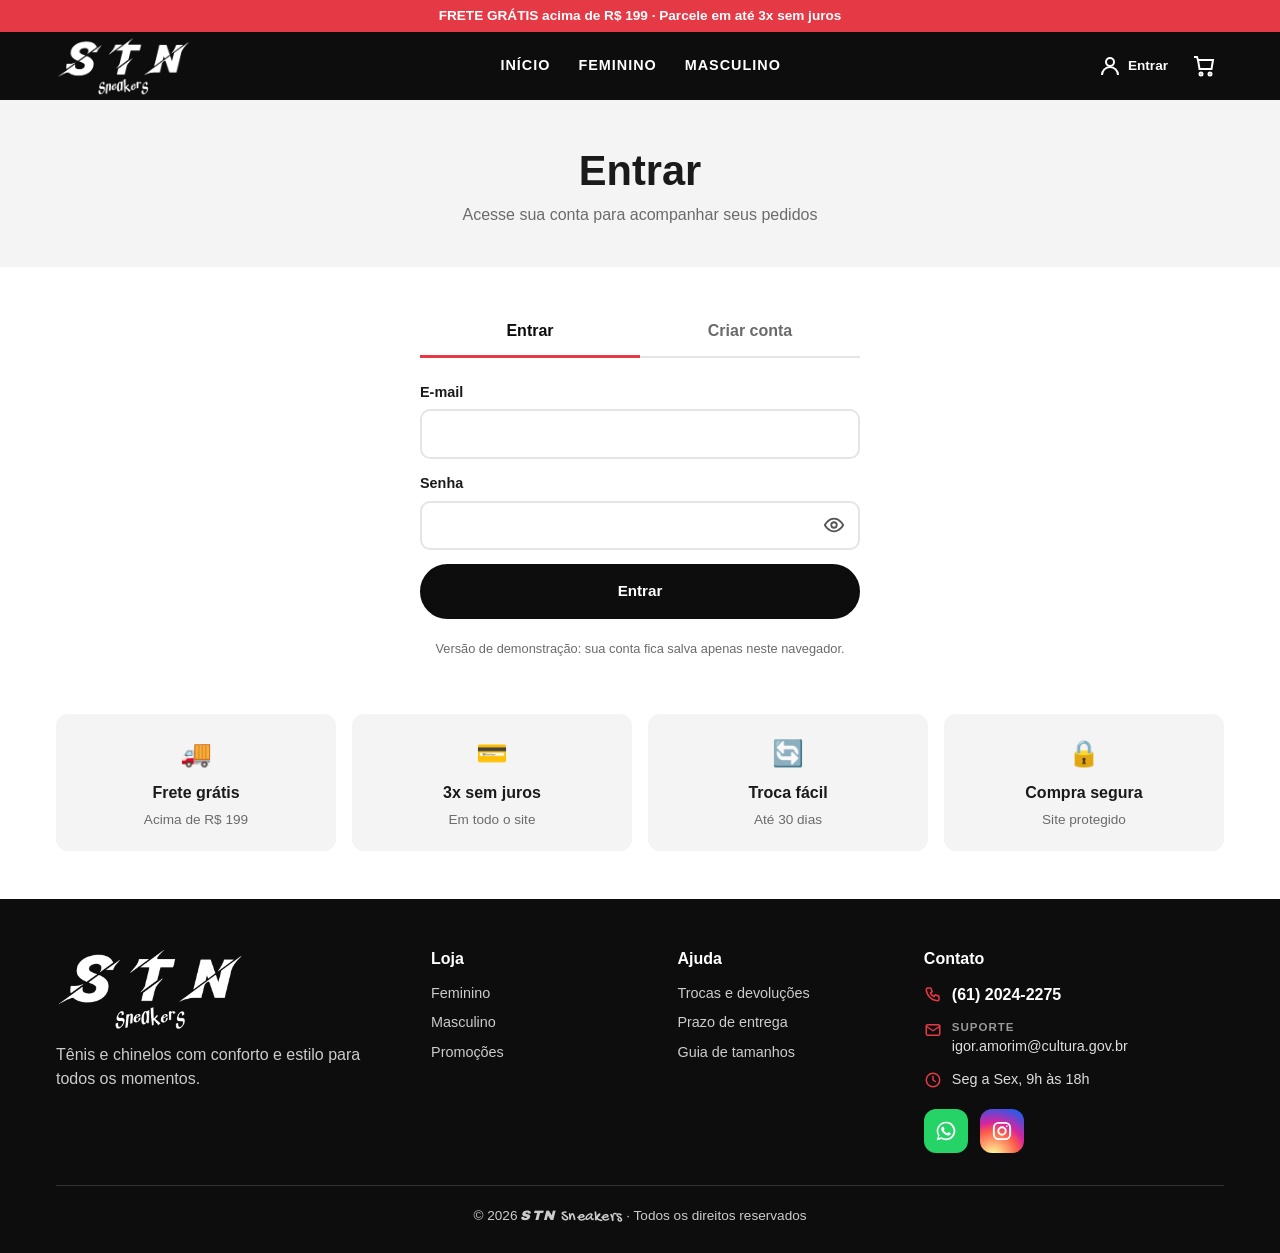
==== commit b5979266: "Adiciona logo, escrita da marca, parcelas no cartão e prazo de 5 minutos no Pix - Logo da STN Sneake" ====
--- a/conta.html
+++ b/conta.html
@@ -5,13 +5,17 @@
 <meta name="viewport" content="width=device-width, initial-scale=1.0">
 <title>Minha Conta | STN Sneakers</title>
 <meta name="description" content="STN Sneakers - Loja de tênis e chinelos femininos e masculinos.">
+<link rel="icon" type="image/png" href="img/favicon.png">
+<link rel="preconnect" href="https://fonts.googleapis.com">
+<link rel="preconnect" href="https://fonts.gstatic.com" crossorigin>
+<link rel="stylesheet" href="https://fonts.googleapis.com/css2?family=Archivo+Black&family=Gochi+Hand&display=swap">
 <link rel="stylesheet" href="css/style.css">
 </head>
 <body>
 <div class="faixa">FRETE GRÁTIS acima de R$ 199 · Parcele em até 3x sem juros</div>
 <header class="topo">
   <div class="container">
-    <a href="index.html" class="logo">STN <span>SNEAKERS</span></a>
+    <a href="index.html" class="logo" aria-label="STN Sneakers - página inicial"><img src="img/logo-branca.png" alt="STN Sneakers" width="600" height="266"></a>
     <nav class="menu">
       <a href="index.html">Início</a>
       <a href="feminino.html">Feminino</a>
@@ -158,7 +162,7 @@
   <div class="container">
     <div class="rodape-grade">
       <div>
-        <a href="index.html" class="logo">STN <span>SNEAKERS</span></a>
+        <a href="index.html" class="logo" aria-label="STN Sneakers - página inicial"><img src="img/logo-branca.png" alt="STN Sneakers" width="600" height="266"></a>
         <p>Tênis e chinelos com conforto e estilo para todos os momentos.</p>
       </div>
       <div>
@@ -188,7 +192,7 @@
         </div>
       </div>
     </div>
-    <div class="rodape-base">© 2026 STN Sneakers · Todos os direitos reservados</div>
+    <div class="rodape-base">© 2026 <span class="marca"><b>STN</b> <i>Sneakers</i></span> · Todos os direitos reservados</div>
   </div>
 </footer>
 
@@ -216,7 +220,7 @@
       <h2>Forma de pagamento</h2>
       <p>Total: <strong class="modal-total"></strong></p>
       <div class="pagamentos">
-        <label class="pag"><input type="radio" name="pag" value="pix" checked><span><b>Pix</b><small>Aprovação na hora</small></span></label>
+        <label class="pag"><input type="radio" name="pag" value="pix" checked><span><b>Pix <span class="tag-pix">5% OFF</span></b><small>Pague com QR Code ou copia e cola</small></span></label>
         <label class="pag"><input type="radio" name="pag" value="cartao"><span><b>Cartão de crédito</b><small>Até 3x sem juros</small></span></label>
         <label class="pag"><input type="radio" name="pag" value="boleto"><span><b>Boleto</b><small>Vence em 3 dias úteis</small></span></label>
       </div>
@@ -229,6 +233,8 @@
   </div>
 </div>
 <div class="toast"></div>
+<script src="js/vendor/qrcode.js"></script>
+<script src="js/pix.js"></script>
 <script src="js/produtos.js"></script>
 <script src="js/auth.js"></script>
 <script src="js/app.js"></script>
--- a/css/style.css
+++ b/css/style.css
@@ -10,7 +10,8 @@
 /* Cabeçalho */
 .topo{background:var(--preto);color:var(--branco);position:sticky;top:0;z-index:50}
 .topo .container{display:flex;align-items:center;justify-content:space-between;height:68px;gap:16px}
-.logo{font-size:1.5rem;font-weight:800;letter-spacing:2px;white-space:nowrap}
+.logo{display:flex;align-items:center;flex:none}
+.logo img{height:60px;width:auto;display:block}
 .logo span{color:var(--destaque)}
 .menu{display:flex;gap:28px;font-weight:600;text-transform:uppercase;font-size:.9rem;letter-spacing:1px}
 .menu a{padding:6px 0;border-bottom:2px solid transparent;transition:border-color .2s}
@@ -104,6 +105,99 @@
 .parcela{font-size:.8rem;color:var(--suave)}
 .btn-add{margin-top:10px;width:100%;padding:12px;border:0;border-radius:8px;background:var(--preto);color:#fff;font-weight:700;cursor:pointer;font-size:.9rem}
 .btn-add:hover{background:var(--destaque)}
+button.card-img{border:0;width:100%;cursor:zoom-in;font:inherit;overflow:hidden}
+.card-img.com-foto{padding:0}
+.card-img.com-foto img{position:absolute;inset:0;width:100%;height:100%;object-fit:cover;transition:opacity .4s,transform .5s}
+.card-img.com-foto .foto-2{opacity:0}
+.card:hover .card-img.com-foto .foto-2{opacity:1}
+.card:hover .card-img.com-foto img{transform:scale(1.04)}
+.card-img .selo{z-index:1}
+.selo.lanc{background:linear-gradient(90deg,#e63946,#ff8a3d)}
+.qtd-fotos{position:absolute;right:10px;bottom:10px;z-index:1;background:rgba(0,0,0,.65);color:#fff;font-size:.72rem;font-weight:600;padding:3px 9px;border-radius:999px}
+.link-nome{background:none;border:0;padding:0;font:inherit;font-weight:700;text-align:left;cursor:pointer;color:var(--texto)}
+.link-nome:hover{text-decoration:underline}
+.item-img img,.mini img{width:100%;aspect-ratio:1;object-fit:cover;border-radius:6px;display:block}
+
+/* Visualização do produto */
+.ver-produto{position:fixed;inset:0;background:rgba(0,0,0,.6);z-index:160;display:grid;place-items:center;padding:16px;opacity:0;pointer-events:none;transition:opacity .25s}
+.ver-produto.aberto{opacity:1;pointer-events:auto}
+.vp-caixa{background:#fff;border-radius:var(--raio);width:min(920px,100%);max-height:calc(100vh - 32px);overflow:auto;display:grid;grid-template-columns:1.1fr 1fr;position:relative}
+.vp-fechar{position:absolute;top:10px;right:10px;z-index:3;width:40px;height:40px;border-radius:50%;border:0;background:rgba(255,255,255,.92);color:#111;font-size:1.1rem;cursor:pointer;box-shadow:0 2px 10px rgba(0,0,0,.15)}
+.vp-galeria{position:relative;background:var(--cinza);display:flex;flex-direction:column}
+.vp-principal{aspect-ratio:3/4;display:grid;place-items:center;overflow:hidden}
+.vp-galeria:not(.com-foto) .vp-principal{aspect-ratio:1;padding:32px}
+.vp-principal img{width:100%;height:100%;object-fit:cover}
+.vp-seta{position:absolute;top:calc(50% - 40px);width:40px;height:40px;border-radius:50%;border:0;background:rgba(255,255,255,.92);color:#111;font-size:1.6rem;line-height:1;padding-bottom:4px;cursor:pointer;box-shadow:0 2px 10px rgba(0,0,0,.15)}
+.vp-seta.ant{left:10px}.vp-seta.prox{right:10px}
+.vp-miniaturas{display:flex;gap:8px;padding:10px;justify-content:center}
+.vp-miniaturas:empty{display:none}
+.vp-miniaturas button{width:64px;height:64px;padding:0;border:2px solid transparent;border-radius:8px;overflow:hidden;cursor:pointer;background:#ddd;opacity:.7}
+.vp-miniaturas button.ativo{border-color:var(--preto);opacity:1}
+.vp-miniaturas img{width:100%;height:100%;object-fit:cover}
+.vp-info{padding:32px 28px;display:flex;flex-direction:column;gap:10px}
+.vp-info h2{font-size:1.6rem;line-height:1.2}
+.vp-info .vp-precos{margin-top:6px}
+.vp-desc{color:var(--suave);margin:6px 0 10px}
+.vp-info .btn{margin-top:auto}
+
+.bloco-genero+.bloco-genero{margin-top:32px}
+.genero-topo{display:flex;justify-content:space-between;align-items:center;gap:12px;margin-bottom:14px;padding-bottom:10px;border-bottom:2px solid var(--borda)}
+.genero-topo h3{font-size:1.15rem;text-transform:uppercase;letter-spacing:1.5px}
+.genero-topo .ver-mais{font-size:.9rem}
+/* Pix e tamanhos */
+.preco-pix{font-size:.88rem;color:#1e7b3c}
+.preco-pix b{font-size:1rem}
+.tag-pix,.pag .tag-pix{display:inline-block;margin-left:4px;background:#e3f6e8;color:#1e7b3c;font-size:.7rem;font-weight:800;padding:1px 6px;border-radius:999px;vertical-align:middle}
+.card-tams{font-size:.78rem;color:var(--suave);font-weight:600}
+.vp-rotulo{font-weight:700;font-size:.9rem;display:block;margin-bottom:8px}
+.vp-rotulo small{font-weight:600;color:var(--suave)}
+.tams{display:grid;grid-template-columns:repeat(auto-fill,minmax(48px,1fr));gap:8px}
+.tams button{height:44px;border:2px solid var(--borda);border-radius:10px;background:#fff;color:var(--texto);font-weight:700;cursor:pointer;transition:border-color .15s,background .15s}
+.tams button:hover{border-color:var(--preto)}
+.tams button.ativo{background:var(--preto);border-color:var(--preto);color:#fff}
+.vp-tam-erro{color:#b3261e;font-weight:600;font-size:.88rem;margin-top:8px}
+.vp-tamanhos{margin:4px 0 14px}
+.item-tam{font-size:.8rem;color:var(--suave);font-weight:600}
+.resumo .linha{display:flex;justify-content:space-between;gap:12px}
+.resumo .desconto{color:#1e7b3c;font-weight:600}
+.resumo .total-final{font-weight:800;font-size:1rem;border-top:1px solid #ddd;padding-top:6px;margin-top:2px}
+.pix-bloco{display:grid;gap:12px;justify-items:center;text-align:center}
+.pix-demo{background:#fff4d6;color:#8a5a00!important;border-radius:8px;padding:10px 12px;font-size:.85rem;font-weight:600;margin:0!important}
+.pix-qr{width:min(240px,70vw);background:#fff;border:1px solid var(--borda);border-radius:12px;padding:8px}
+.pix-qr svg{width:100%;height:auto;display:block}
+.pix-valor{margin:0!important;color:var(--texto)!important}
+.pix-copia{display:grid;gap:6px;width:100%;font-weight:600;font-size:.85rem;text-align:left}
+.pix-copia textarea{width:100%;font:inherit;font-family:ui-monospace,Consolas,monospace;font-size:.75rem;padding:10px;border:2px solid var(--borda);border-radius:10px;resize:none;color:#111;background:var(--cinza);word-break:break-all}
+.pix-copiar{width:100%}
+.pix-passos{font-size:.82rem;margin:0!important}
+.pix-ver-pedidos{width:100%;text-align:center;margin-top:12px}
+.tam-ped{color:var(--suave);font-weight:600}
+.desc-ped{display:block;font-size:.8rem;color:#1e7b3c;font-weight:600;text-align:right}
+.pedido-pix{padding:0 18px 18px;display:grid;gap:14px;justify-items:start}
+.pedido-pix .pix-area{width:100%;max-width:360px}
+/* Escrita da marca no estilo da logo */
+.marca{white-space:nowrap}
+.marca b{font-family:"Archivo Black","Arial Black",Impact,sans-serif;font-weight:400;font-style:normal;display:inline-block;transform:skewX(-14deg);letter-spacing:.12em}
+.marca i{font-family:"Gochi Hand","Comic Sans MS",cursive;font-style:normal;font-size:1.15em;letter-spacing:.02em}
+
+/* Parcelas, prazo do Pix e lixeira */
+.sel-parcelas{font:inherit;padding:8px 10px;border:2px solid var(--borda);border-radius:8px;background:#fff;color:#111}
+.rotulo-parcelas{margin-top:8px}
+.pix-prazo{display:flex;align-items:center;gap:8px;flex-wrap:wrap;font-weight:600;color:var(--texto)!important;margin:0 0 12px!important}
+.pix-timer{display:inline-flex;gap:4px;align-items:center;background:#fff4d6;color:#8a5a00;padding:3px 10px;border-radius:999px;font-variant-numeric:tabular-nums}
+.pix-timer.acabando{background:#fdecee;color:#b3261e}
+.pix-expirado-aviso{background:#fdecee;color:#b3261e;border-radius:10px;padding:16px;text-align:center;display:grid;gap:6px}
+.pix-expirado-aviso p{color:#7a1c16!important;margin:0!important;font-size:.9rem}
+.status.expirado{background:#fdecee;color:#b3261e}
+.pedido-expirado{padding:0 18px 18px;display:flex;gap:12px;align-items:center;justify-content:space-between;flex-wrap:wrap}
+.pedido-expirado p{color:var(--suave);font-size:.88rem;margin:0;flex:1 1 240px}
+.excluir-area{display:flex;gap:8px;align-items:center;flex-wrap:wrap}
+.btn-lixeira{display:inline-flex;align-items:center;gap:6px;border:2px solid #f3c4c0;background:#fff;color:#b3261e;border-radius:999px;padding:8px 14px;font-weight:700;cursor:pointer;transition:background .2s}
+.btn-lixeira:hover{background:#fdecee}
+.btn-lixeira svg{width:20px;height:20px;fill:none;stroke:currentColor;stroke-width:2;stroke-linecap:round;stroke-linejoin:round}
+.excluir-pergunta{font-weight:700;font-size:.9rem}
+.btn-sim{border:0;background:#b3261e;color:#fff;border-radius:999px;padding:8px 14px;font-weight:700;cursor:pointer}
+.btn-nao{border:2px solid var(--borda);background:#fff;color:var(--texto);border-radius:999px;padding:6px 14px;font-weight:700;cursor:pointer}
 .vazio{text-align:center;color:var(--suave);padding:40px 0;grid-column:1/-1}
 
 /* Vantagens */
@@ -124,7 +218,8 @@
 .rodape h4{color:#fff;margin-bottom:12px;font-size:1rem}
 .rodape ul{list-style:none;display:grid;gap:8px;font-size:.9rem}
 .rodape a:hover{color:#fff}
-.rodape .logo{color:#fff;display:inline-block;margin-bottom:10px}
+.rodape .logo{display:inline-flex;margin-bottom:12px}
+.rodape .logo img{height:84px}
 .contatos{gap:12px!important}
 .contato-linha{display:flex;align-items:flex-start;gap:10px;color:#ddd}
 .contato-linha svg{width:18px;height:18px;flex:none;margin-top:2px;fill:none;stroke:var(--destaque);stroke-width:2;stroke-linecap:round;stroke-linejoin:round}
@@ -261,6 +356,9 @@
   .rodape-grade{grid-template-columns:1fr 1fr}
 }
 @media (max-width:768px){
+  .vp-caixa{grid-template-columns:1fr}
+  .vp-principal{aspect-ratio:4/5}
+  .vp-info{padding:20px}
   .painel{grid-template-columns:1fr;gap:20px;margin-top:24px}
   .painel-menu{position:static}
   .painel-botoes{grid-template-columns:repeat(4,1fr)}
@@ -279,6 +377,7 @@
 }
 /* ===== Celular ===== */
 @media (max-width:540px){
+  .tams{grid-template-columns:repeat(5,1fr)}
   .categorias{grid-template-columns:1fr;gap:14px}
   .cat{min-height:170px}
   .card-corpo{padding:12px}
@@ -295,7 +394,7 @@
   .banner-arte svg,.arte-dupla{max-width:200px}
   .ordenar{margin-left:0;width:100%}
   .conta-nome{display:none}
-  .logo{font-size:1.2rem;letter-spacing:1px}
+  .logo img{height:50px}
   .acoes{gap:0}
   .form-grade{grid-template-columns:1fr}
   .painel-botoes{grid-template-columns:1fr 1fr}
